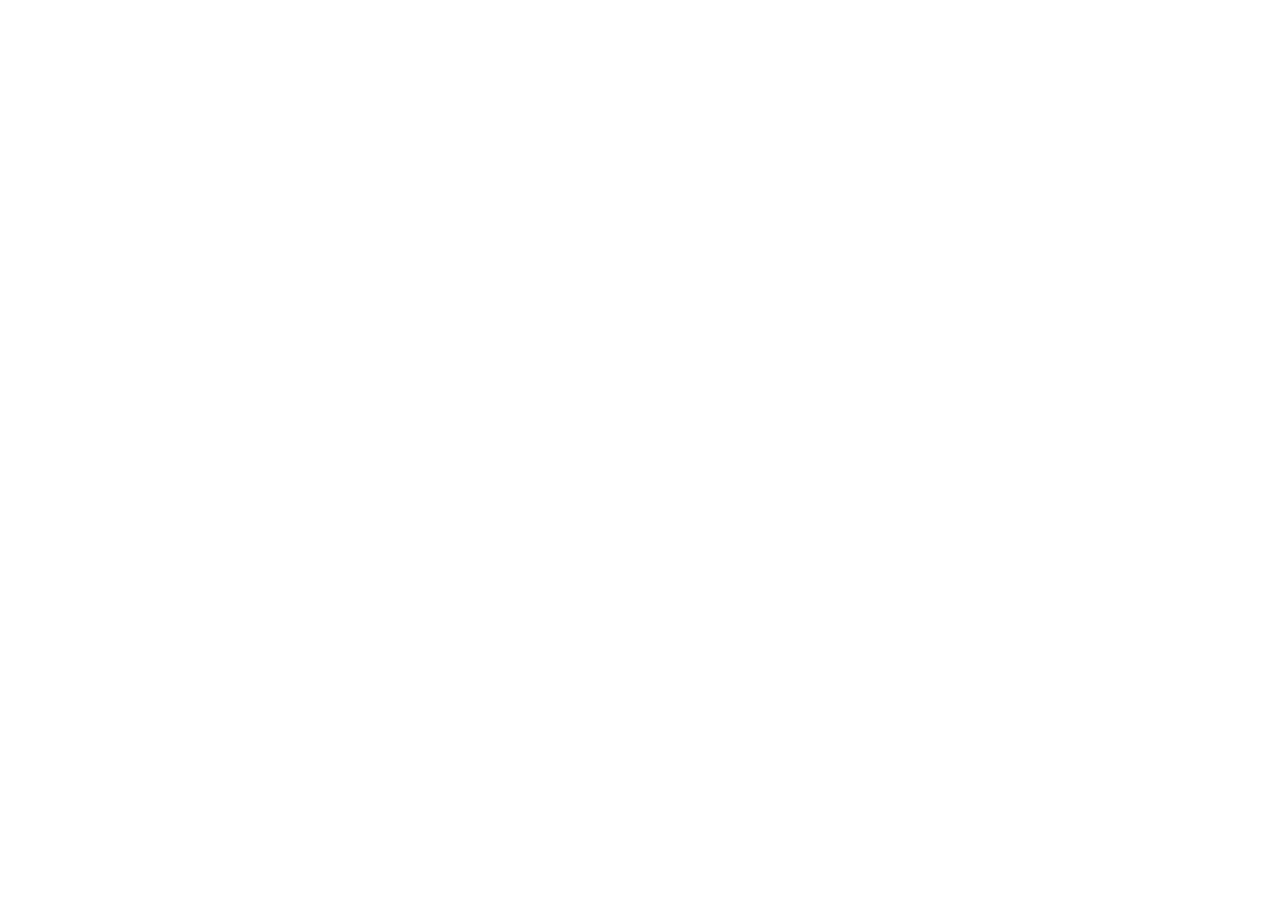
==== Project1/index.html @ df16807f "initial change" ====
<!DOCTYPE html>
<html lang="en" dir="rtl">
<head>
    <meta charset="UTF-8">
    <meta name="viewport" content="width=device-width, initial-scale=1.0">
    <title>Document</title>
</head>
<body>

</body>
</html>
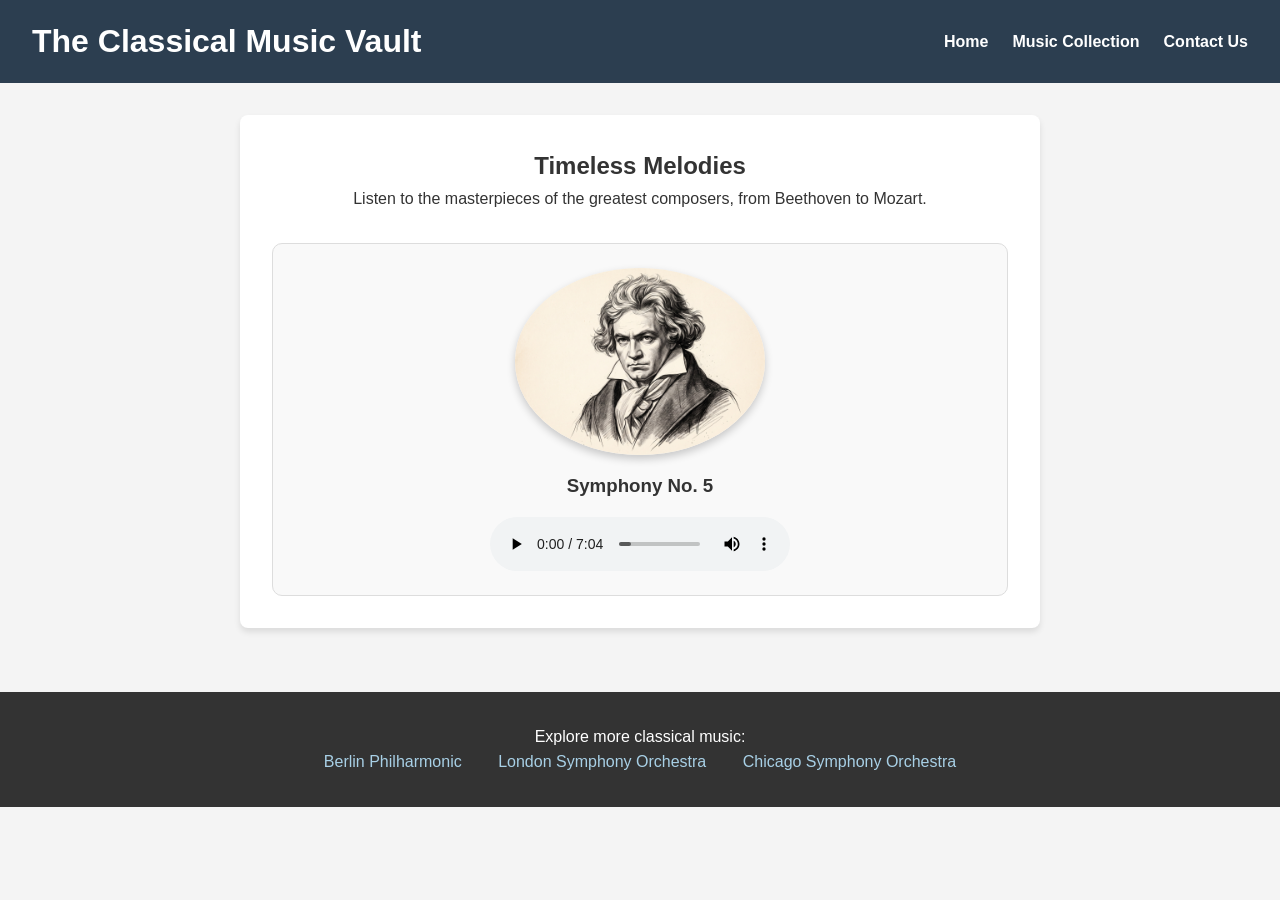
==== commit 2a7f2795: "main page" ====
--- a/Project1/index.html
+++ b/Project1/index.html
@@ -1,11 +1,42 @@
 <!DOCTYPE html>
-<html lang="en" dir="rtl">
+<html lang="en">
 <head>
     <meta charset="UTF-8">
     <meta name="viewport" content="width=device-width, initial-scale=1.0">
-    <title>Document</title>
+    <title>The Classical Music Vault</title>
+    <link rel="stylesheet" href="css/style.css">
 </head>
 <body>
+    <header>
+        <h1>The Classical Music Vault</h1>
+        <nav>
+            <a href="index.html">Home</a>
+            <a href="gallery.html">Music Collection</a>
+            <a href="contact.html">Contact Us</a>
+        </nav>
+    </header>
 
+    <main>
+        <section>
+            <h2>Timeless Melodies</h2>
+            <p>Listen to the masterpieces of the greatest composers, from Beethoven to Mozart.</p>
+            
+            <div class="music-card">
+                <img src="media/beethoven.jpg" alt="Ludwig van Beethoven">
+                <h3>Symphony No. 5</h3>
+                <audio controls>
+                    <source src="media/symphony.mp3" type="audio/mpeg">
+                    Your browser does not support the audio element.
+                </audio>
+            </div>
+        </section>
+    </main>
+
+    <footer>
+        <p>Explore more classical music:</p>
+        <a href="https://www.berliner-philharmoniker.de/en/" target="_blank">Berlin Philharmonic</a>
+        <a href="https://www.lso.co.uk/" target="_blank">London Symphony Orchestra</a>
+        <a href="https://cso.org/" target="_blank">Chicago Symphony Orchestra</a>
+    </footer>
 </body>
 </html>
--- a/Project1/css/style.css
+++ b/Project1/css/style.css
@@ -0,0 +1,107 @@
+/* איפוס הגדרות ברירת מחדל */
+* {
+    box-sizing: border-box;
+    margin: 0;
+    padding: 0;
+}
+
+body {
+    font-family: Arial, sans-serif;
+    line-height: 1.6;
+    background-color: #f4f4f4;
+    color: #333;
+}
+
+/* אזור עליון וניווט */
+header {
+    background-color: #2c3e50;
+    color: #fff;
+    padding: 1rem 2rem;
+    display: flex;
+    justify-content: space-between;
+    align-items: center;
+}
+
+nav {
+    display: flex;
+    gap: 1.5rem;
+}
+
+nav a {
+    color: #fff;
+    text-decoration: none;
+    font-weight: bold;
+}
+
+nav a:hover {
+    text-decoration: underline;
+}
+
+/* תוכן מרכזי */
+main {
+    padding: 2rem;
+    text-align: center;
+}
+
+section {
+    background-color: #fff;
+    padding: 2rem;
+    border-radius: 8px;
+    box-shadow: 0 4px 6px rgba(0,0,0,0.1);
+    max-width: 800px;
+    margin: 0 auto;
+}
+
+/* עיצוב כרטיסיית המוזיקה */
+.music-card {
+    margin-top: 2rem;
+    display: flex;
+    flex-direction: column;
+    align-items: center;
+    gap: 1rem;
+    padding: 1.5rem;
+    background-color: #f9f9f9;
+    border-radius: 10px;
+    border: 1px solid #ddd;
+}
+
+.music-card img {
+    max-width: 250px;
+    height: auto;
+    border-radius: 50%; /* הופך את תמונת האמן/אלבום לעגולה */
+    box-shadow: 0 4px 8px rgba(0,0,0,0.2);
+}
+
+.music-card audio {
+    width: 100%;
+    max-width: 300px;
+}
+
+/* אזור תחתון */
+footer {
+    background-color: #333;
+    color: #fff;
+    text-align: center;
+    padding: 2rem;
+    margin-top: 2rem;
+}
+
+footer a {
+    color: #a8d0e6;
+    margin: 0 1rem;
+    text-decoration: none;
+}
+
+/* עיצוב רספונסיבי - Media Queries */
+@media (max-width: 600px) {
+    header {
+        flex-direction: column;
+        text-align: center;
+    }
+    
+    nav {
+        margin-top: 1rem;
+        flex-direction: column;
+        gap: 0.5rem;
+    }
+}
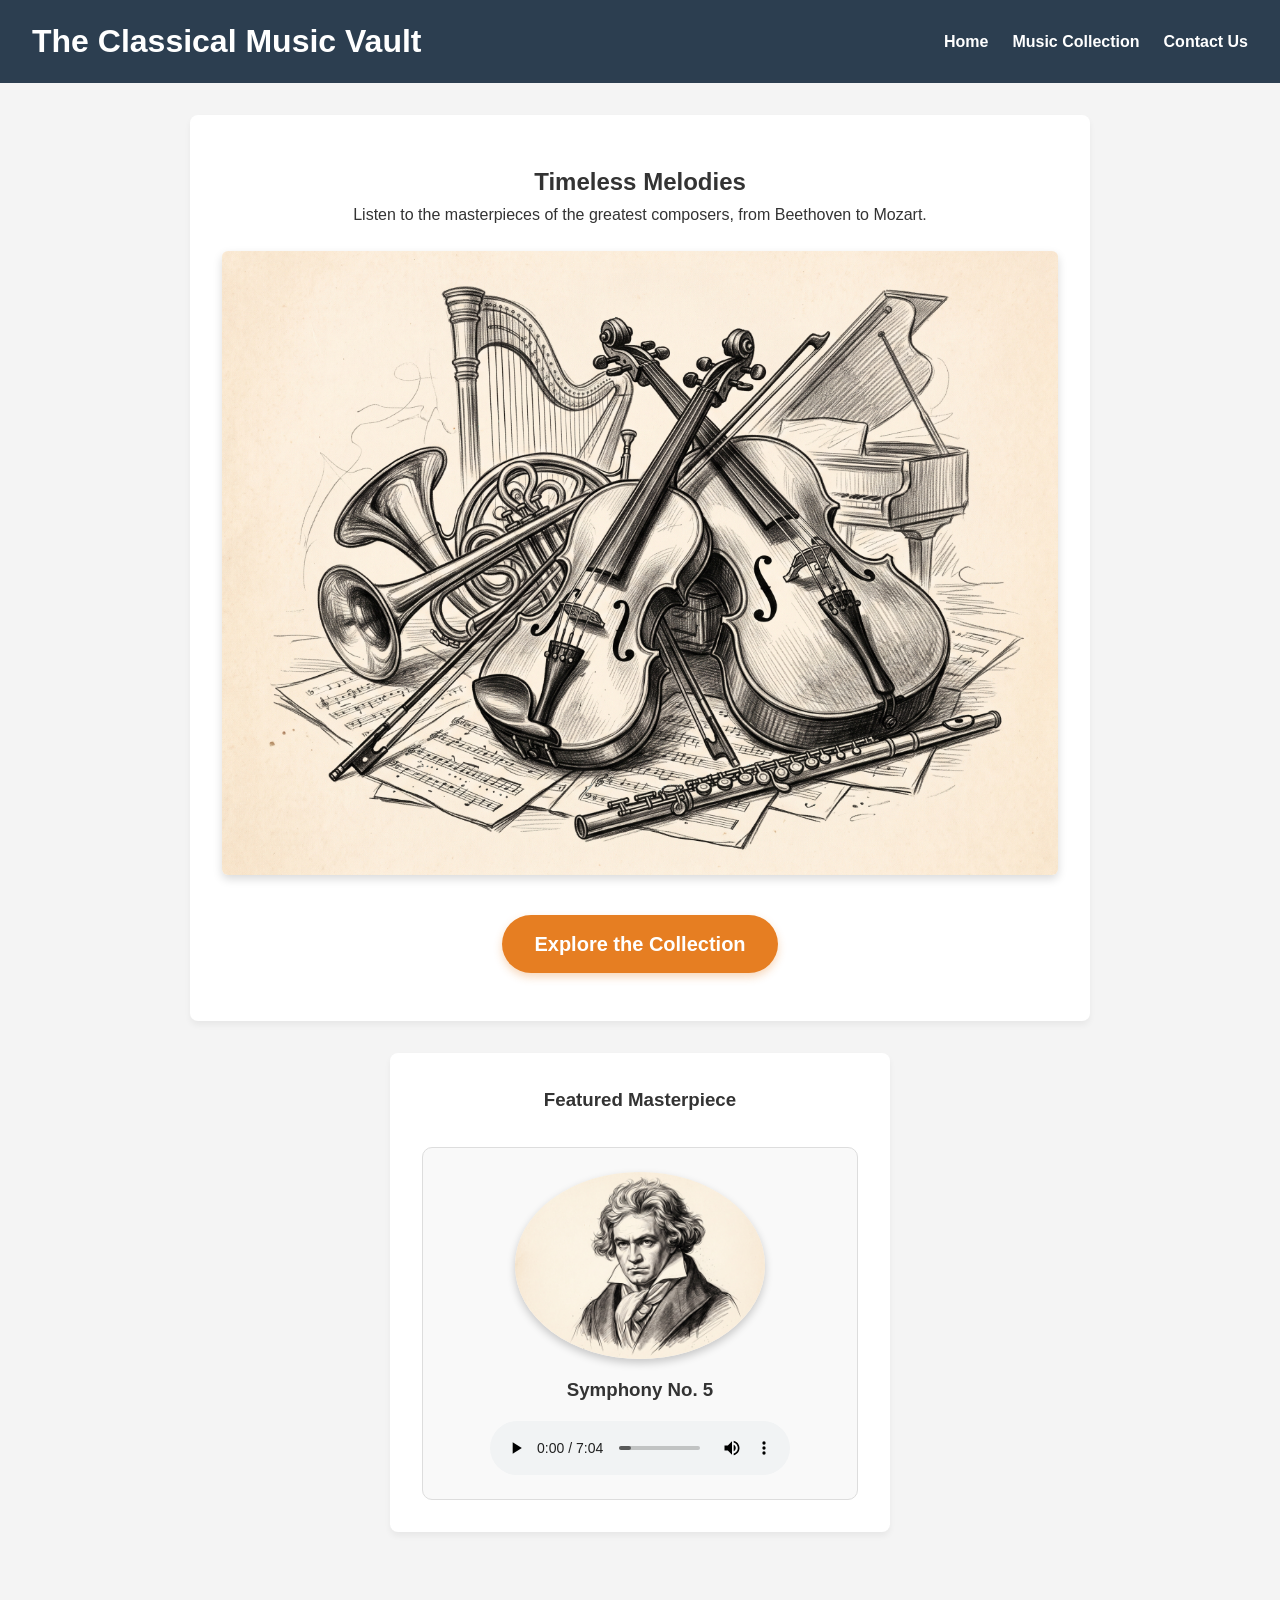
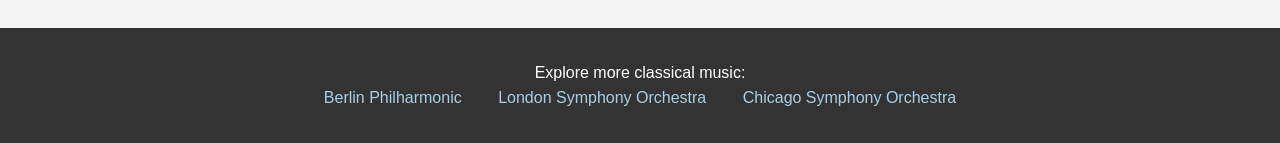
==== commit daa5c0b4: "contact page" ====
--- a/Project1/index.html
+++ b/Project1/index.html
@@ -17,10 +17,22 @@
     </header>
 
     <main>
-        <section>
+        <!-- אזור הירו (הכניסה) המעודכן -->
+        <section class="hero-section">
             <h2>Timeless Melodies</h2>
             <p>Listen to the masterpieces of the greatest composers, from Beethoven to Mozart.</p>
             
+            <div class="hero-image-container">
+                <img src="media/main_page.jpg" alt="Classical Instruments on a Stage" class="hero-image">
+            </div>
+
+            <!-- הקישור המרכזי לגלריה -->
+            <a href="gallery.html" class="cta-button">Explore the Collection</a>
+        </section>
+
+        <!-- הצצה ליצירה נבחרת -->
+        <section class="featured-preview">
+            <h3>Featured Masterpiece</h3>
             <div class="music-card">
                 <img src="media/beethoven.jpg" alt="Ludwig van Beethoven">
                 <h3>Symphony No. 5</h3>
--- a/Project1/css/style.css
+++ b/Project1/css/style.css
@@ -4,7 +4,66 @@
     margin: 0;
     padding: 0;
 }
-
+/* אזור הכניסה המעודכן (Hero Section) */
+.hero-section {
+    background-color: #fff;
+    padding: 3rem 2rem;
+    border-radius: 8px;
+    box-shadow: 0 4px 6px rgba(0,0,0,0.05);
+    max-width: 900px;
+    margin: 0 auto 2rem auto;
+    text-align: center;
+}
+
+.hero-image-container {
+    width: 100%;
+    overflow: hidden;
+    border-radius: 6px;
+    margin: 1.5rem 0;
+    box-shadow: 0 4px 10px rgba(0,0,0,0.15);
+}
+
+.hero-image {
+    width: 100%;
+    height: auto;
+    object-fit: cover;
+    display: block;
+}
+
+/* כפתור קישור מרכזי לגלריה */
+.cta-button {
+    display: inline-block;
+    background-color: #e67e22; /* גוון כתום-חם בולט */
+    color: #fff;
+    font-size: 1.25rem;
+    font-weight: bold;
+    text-decoration: none;
+    padding: 0.8rem 2rem;
+    border-radius: 30px;
+    box-shadow: 0 4px 8px rgba(230, 126, 34, 0.3);
+    transition: transform 0.2s, background-color 0.2s, box-shadow 0.2s;
+    margin-top: 1rem;
+}
+
+.cta-button:hover {
+    background-color: #d35400;
+    transform: translateY(-2px);
+    box-shadow: 0 6px 12px rgba(230, 126, 34, 0.4);
+}
+
+.cta-button:active {
+    transform: translateY(0);
+}
+
+/* מדור יצירה נבחרת */
+.featured-preview {
+    max-width: 500px;
+    margin: 2rem auto;
+    background-color: #fff;
+    padding: 2rem;
+    border-radius: 8px;
+    box-shadow: 0 4px 6px rgba(0,0,0,0.05);
+}
 body {
     font-family: Arial, sans-serif;
     line-height: 1.6;
@@ -104,4 +163,97 @@
         flex-direction: column;
         gap: 0.5rem;
     }
+}
+/* עיצוב רשת הגלריה - CSS Grid */
+.gallery-grid {
+    display: grid;
+    /* הגדרה רספונסיבית: מינימום 300 פיקסלים לכרטיסייה, מקסימום חלוקה שווה של המקום */
+    grid-template-columns: repeat(auto-fit, minmax(300px, 1fr));
+    gap: 2rem;
+    padding: 2rem 0;
+    background-color: transparent;
+    box-shadow: none;
+    max-width: 1200px;
+}
+
+.gallery-grid .music-card {
+    margin-top: 0; /* דורס את המרווח העליון מעמוד הבית כדי שיתיישר ברשת */
+    box-shadow: 0 4px 6px rgba(0,0,0,0.1);
+}
+/* פריסת עמוד צור קשר */
+.contact-container {
+    display: flex;
+    flex-wrap: wrap;
+    gap: 2rem;
+    justify-content: center;
+    margin: 2rem 0;
+}
+
+.hours-section, .form-section {
+    flex: 1;
+    min-width: 300px;
+}
+
+/* עיצוב טבלה */
+table {
+    width: 100%;
+    border-collapse: collapse;
+    margin-top: 1rem;
+}
+
+th, td {
+    padding: 12px;
+    border: 1px solid #ddd;
+    text-align: left;
+}
+
+th {
+    background-color: #2c3e50;
+    color: white;
+}
+
+tr:nth-child(even) {
+    background-color: #f2f2f2;
+}
+
+/* עיצוב טופס */
+form {
+    display: flex;
+    flex-direction: column;
+    gap: 1rem;
+    margin-top: 1rem;
+    text-align: left;
+}
+
+input, textarea {
+    padding: 10px;
+    border: 1px solid #ccc;
+    border-radius: 4px;
+    width: 100%;
+    font-family: inherit;
+}
+
+button {
+    padding: 10px;
+    background-color: #2c3e50;
+    color: white;
+    border: none;
+    border-radius: 4px;
+    cursor: pointer;
+    font-weight: bold;
+    transition: background-color 0.3s;
+}
+
+button:hover {
+    background-color: #1a252f;
+}
+
+/* עיצוב מפה */
+.map-section {
+    margin-top: 3rem;
+}
+
+.map-section iframe {
+    border-radius: 8px;
+    margin-top: 1rem;
 }
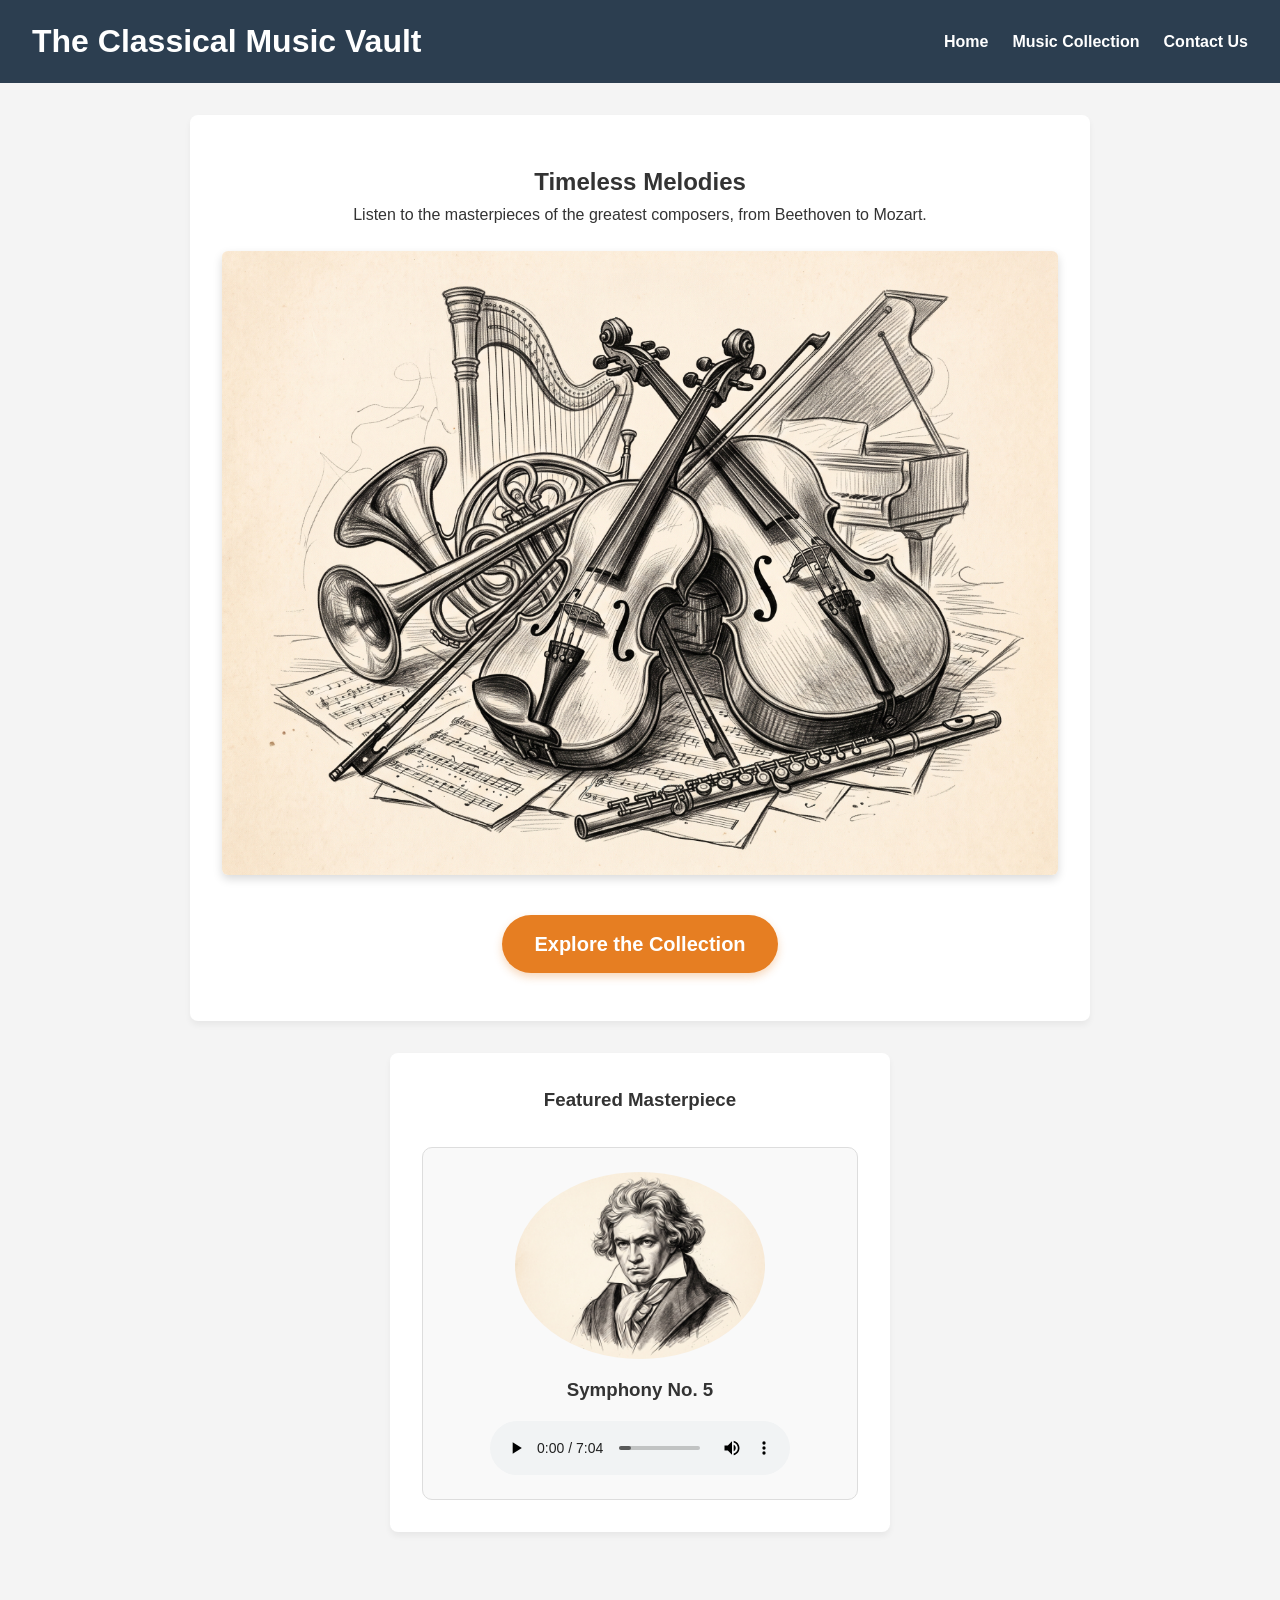
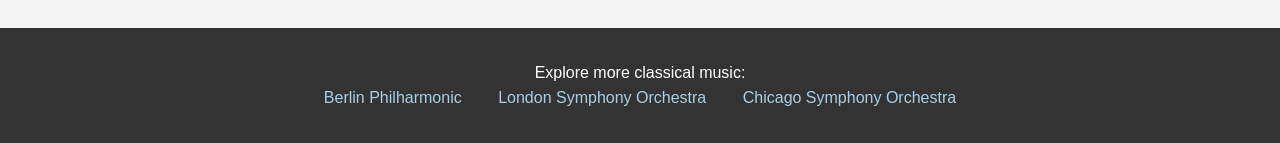
==== commit a175ca26: "שינוי של css" ====
--- a/Project1/index.html
+++ b/Project1/index.html
@@ -4,20 +4,20 @@
     <meta charset="UTF-8">
     <meta name="viewport" content="width=device-width, initial-scale=1.0">
     <title>The Classical Music Vault</title>
-    <link rel="stylesheet" href="css/style.css">
+    <link rel="stylesheet" href="css/global.css">
+    <link rel="stylesheet" href="css/home.css">
 </head>
 <body>
     <header>
         <h1>The Classical Music Vault</h1>
         <nav>
             <a href="index.html">Home</a>
-            <a href="gallery.html">Music Collection</a>
-            <a href="contact.html">Contact Us</a>
+            <a href="pages/gallery.html">Music Collection</a>
+            <a href="pages/contact.html">Contact Us</a>
         </nav>
     </header>
 
     <main>
-        <!-- אזור הירו (הכניסה) המעודכן -->
         <section class="hero-section">
             <h2>Timeless Melodies</h2>
             <p>Listen to the masterpieces of the greatest composers, from Beethoven to Mozart.</p>
@@ -27,7 +27,7 @@
             </div>
 
             <!-- הקישור המרכזי לגלריה -->
-            <a href="gallery.html" class="cta-button">Explore the Collection</a>
+            <a href="pages/gallery.html" class="cta-button">Explore the Collection</a>
         </section>
 
         <!-- הצצה ליצירה נבחרת -->
--- a/Project1/css/global.css
+++ b/Project1/css/global.css
@@ -0,0 +1,100 @@
+* {
+    box-sizing: border-box;
+    margin: 0;
+    padding: 0;
+}
+
+body {
+    font-family: Arial, sans-serif;
+    line-height: 1.6;
+    background-color: #f4f4f4;
+    color: #333;
+}
+
+header {
+    background-color: #2c3e50;
+    color: #fff;
+    padding: 1rem 2rem;
+    display: flex;
+    justify-content: space-between;
+    align-items: center;
+}
+
+nav {
+    display: flex;
+    gap: 1.5rem;
+}
+
+nav a {
+    color: #fff;
+    text-decoration: none;
+    font-weight: bold;
+}
+
+nav a:hover {
+    text-decoration: underline;
+}
+
+main {
+    padding: 2rem;
+    text-align: center;
+}
+
+section {
+    background-color: #fff;
+    padding: 2rem;
+    border-radius: 8px;
+    box-shadow: 0 4px 6px rgba(0, 0, 0, 0.1);
+    max-width: 800px;
+    margin: 0 auto;
+}
+
+footer {
+    background-color: #333;
+    color: #fff;
+    text-align: center;
+    padding: 2rem;
+    margin-top: 2rem;
+}
+
+footer a {
+    color: #a8d0e6;
+    margin: 0 1rem;
+    text-decoration: none;
+}
+
+.music-card {
+    margin-top: 2rem;
+    display: flex;
+    flex-direction: column;
+    align-items: center;
+    gap: 1rem;
+    padding: 1.5rem;
+    background-color: #f9f9f9;
+    border-radius: 10px;
+    border: 1px solid #ddd;
+}
+
+.music-card img {
+    max-width: 250px;
+    height: auto;
+    border-radius: 50%;
+}
+
+.music-card audio {
+    width: 100%;
+    max-width: 300px;
+}
+
+@media (max-width: 600px) {
+    header {
+        flex-direction: column;
+        text-align: center;
+    }
+
+    nav {
+        margin-top: 1rem;
+        flex-direction: column;
+        gap: 0.5rem;
+    }
+}
--- a/Project1/css/home.css
+++ b/Project1/css/home.css
@@ -0,0 +1,52 @@
+.hero-section {
+    padding: 3rem 2rem;
+    max-width: 900px;
+    margin: 0 auto 2rem auto;
+    text-align: center;
+    box-shadow: 0 4px 6px rgba(0, 0, 0, 0.05);
+}
+
+.hero-image-container {
+    width: 100%;
+    overflow: hidden;
+    border-radius: 6px;
+    margin: 1.5rem 0;
+    box-shadow: 0 4px 10px rgba(0, 0, 0, 0.15);
+}
+
+.hero-image {
+    width: 100%;
+    height: auto;
+    object-fit: cover;
+    display: block;
+}
+
+.cta-button {
+    display: inline-block;
+    background-color: #e67e22;
+    color: #fff;
+    font-size: 1.25rem;
+    font-weight: bold;
+    text-decoration: none;
+    padding: 0.8rem 2rem;
+    border-radius: 30px;
+    box-shadow: 0 4px 8px rgba(230, 126, 34, 0.3);
+    transition: transform 0.2s, background-color 0.2s, box-shadow 0.2s;
+    margin-top: 1rem;
+}
+
+.cta-button:hover {
+    background-color: #d35400;
+    transform: translateY(-2px);
+    box-shadow: 0 6px 12px rgba(230, 126, 34, 0.4);
+}
+
+.cta-button:active {
+    transform: translateY(0);
+}
+
+.featured-preview {
+    max-width: 500px;
+    margin: 2rem auto;
+    box-shadow: 0 4px 6px rgba(0, 0, 0, 0.05);
+}
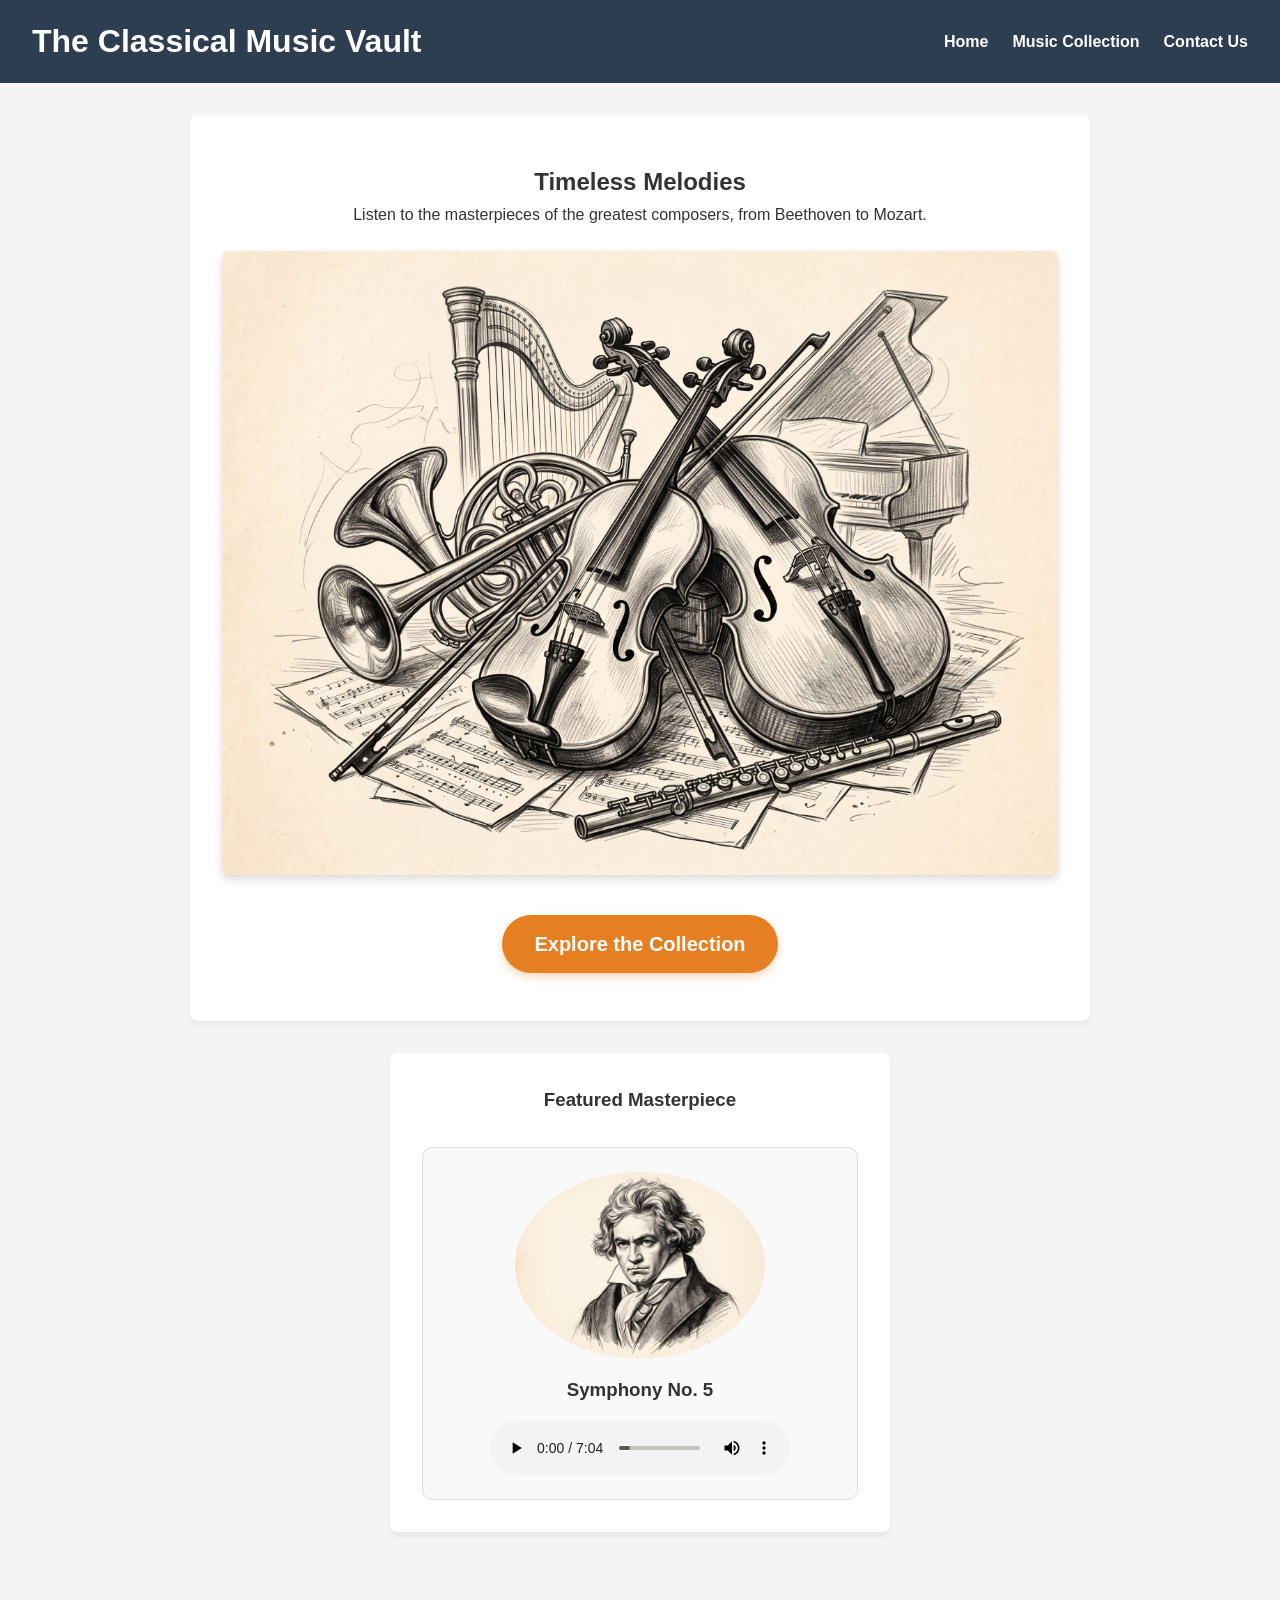
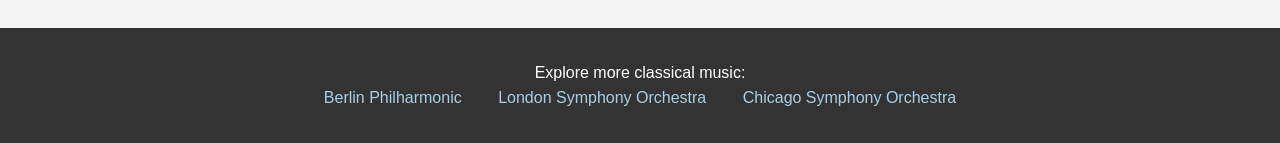
==== commit 6fafe3f9: "notes and order" ====
--- a/Project1/index.html
+++ b/Project1/index.html
@@ -1,6 +1,9 @@
 <!DOCTYPE html>
 <html lang="en">
 <head>
+
+    <!-- Document metadata, page title, and stylesheets -->
+
     <meta charset="UTF-8">
     <meta name="viewport" content="width=device-width, initial-scale=1.0">
     <title>The Classical Music Vault</title>
@@ -8,6 +11,9 @@
     <link rel="stylesheet" href="css/home.css">
 </head>
 <body>
+
+    <!-- Site header and navigation links -->
+
     <header>
         <h1>The Classical Music Vault</h1>
         <nav>
@@ -18,6 +24,9 @@
     </header>
 
     <main>
+
+        <!-- Home page introduction and main gallery link -->
+
         <section class="hero-section">
             <h2>Timeless Melodies</h2>
             <p>Listen to the masterpieces of the greatest composers, from Beethoven to Mozart.</p>
@@ -26,11 +35,15 @@
                 <img src="media/main_page.jpg" alt="Classical Instruments on a Stage" class="hero-image">
             </div>
 
-            <!-- הקישור המרכזי לגלריה -->
+
+            <!-- Main link to the music collection -->
+
             <a href="pages/gallery.html" class="cta-button">Explore the Collection</a>
         </section>
 
-        <!-- הצצה ליצירה נבחרת -->
+
+        <!-- Featured composition preview -->
+
         <section class="featured-preview">
             <h3>Featured Masterpiece</h3>
             <div class="music-card">
@@ -44,6 +57,9 @@
         </section>
     </main>
 
+
+    <!-- Links to orchestra websites -->
+
     <footer>
         <p>Explore more classical music:</p>
         <a href="https://www.berliner-philharmoniker.de/en/" target="_blank">Berlin Philharmonic</a>
--- a/Project1/css/global.css
+++ b/Project1/css/global.css
@@ -1,8 +1,12 @@
+/* Reset default spacing and use consistent box sizing */
+
 * {
     box-sizing: border-box;
     margin: 0;
     padding: 0;
 }
+
+/* Default styles for the page body */
 
 body {
     font-family: Arial, sans-serif;
@@ -10,6 +14,8 @@
     background-color: #f4f4f4;
     color: #333;
 }
+
+/* Main site header and navigation */
 
 header {
     background-color: #2c3e50;
@@ -20,10 +26,14 @@
     align-items: center;
 }
 
+/* Layout for the navigation links */
+
 nav {
     display: flex;
     gap: 1.5rem;
 }
+
+/* Navigation link styles */
 
 nav a {
     color: #fff;
@@ -31,14 +41,20 @@
     font-weight: bold;
 }
 
+/* Underline navigation links on hover */
+
 nav a:hover {
     text-decoration: underline;
 }
+
+/* Main content area of each page */
 
 main {
     padding: 2rem;
     text-align: center;
 }
+
+/* Base styles for content sections */
 
 section {
     background-color: #fff;
@@ -49,6 +65,8 @@
     margin: 0 auto;
 }
 
+/* Shared footer area */
+
 footer {
     background-color: #333;
     color: #fff;
@@ -57,11 +75,15 @@
     margin-top: 2rem;
 }
 
+/* Links in the footer */
+
 footer a {
     color: #a8d0e6;
     margin: 0 1rem;
     text-decoration: none;
 }
+
+/* Layout for a music composition card */
 
 .music-card {
     margin-top: 2rem;
@@ -75,22 +97,32 @@
     border: 1px solid #ddd;
 }
 
+/* Artist image inside a music card */
+
 .music-card img {
     max-width: 250px;
     height: auto;
     border-radius: 50%;
 }
 
+/* Audio player inside a music card */
+
 .music-card audio {
     width: 100%;
     max-width: 300px;
 }
 
+/* Responsive styles for narrow screens */
+
 @media (max-width: 600px) {
+    /* Stack the header content vertically */
+
     header {
         flex-direction: column;
         text-align: center;
     }
+
+    /* Stack navigation links on narrow screens */
 
     nav {
         margin-top: 1rem;
--- a/Project1/css/home.css
+++ b/Project1/css/home.css
@@ -1,3 +1,5 @@
+/* Main hero section on the home page */
+
 .hero-section {
     padding: 3rem 2rem;
     max-width: 900px;
@@ -5,6 +7,8 @@
     text-align: center;
     box-shadow: 0 4px 6px rgba(0, 0, 0, 0.05);
 }
+
+/* Container for the hero image */
 
 .hero-image-container {
     width: 100%;
@@ -14,12 +18,16 @@
     box-shadow: 0 4px 10px rgba(0, 0, 0, 0.15);
 }
 
+/* Hero image */
+
 .hero-image {
     width: 100%;
     height: auto;
     object-fit: cover;
     display: block;
 }
+
+/* Button linking to the music collection */
 
 .cta-button {
     display: inline-block;
@@ -35,15 +43,21 @@
     margin-top: 1rem;
 }
 
+/* Button appearance on hover */
+
 .cta-button:hover {
     background-color: #d35400;
     transform: translateY(-2px);
     box-shadow: 0 6px 12px rgba(230, 126, 34, 0.4);
 }
 
+/* Button appearance while active */
+
 .cta-button:active {
     transform: translateY(0);
 }
+
+/* Preview area for the featured composition */
 
 .featured-preview {
     max-width: 500px;
